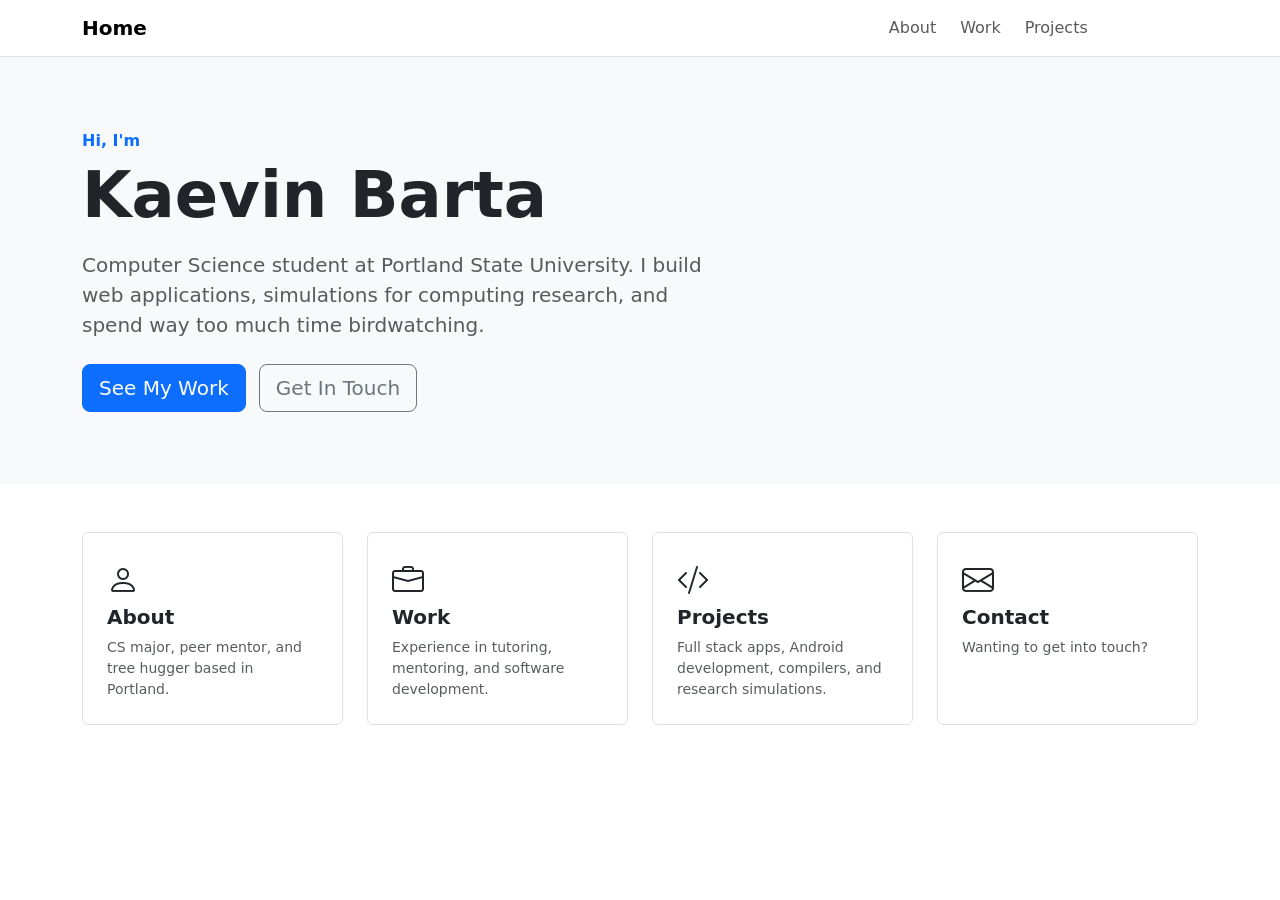
==== index.html @ 53f5bca1 "fixed contact(gave nav bar), and added home page which might still needs tweaks" ====
<!doctype html>
<html lang="en">
  <head>
    <meta charset="UTF-8" />
    <meta name="viewport" content="width=device-width, initial-scale=1.0" />
    <title>Kaevin Barta</title>
    <link
      rel="stylesheet"
      href="https://cdn.jsdelivr.net/npm/bootstrap@5.3.3/dist/css/bootstrap.min.css"
    />
    <!-- bootstrap emjois -->
    <link
      rel="stylesheet"
      href="https://cdn.jsdelivr.net/npm/bootstrap-icons@1.11.3/font/bootstrap-icons.min.css"
    />
    <link rel="stylesheet" href="style.css" />
  </head>
  <body>
    <!-- NAVBAR -->
    <nav
      class="navbar navbar-expand-md navbar-light bg-white border-bottom sticky-top"
    >
      <div class="container">
        <a class="navbar-brand fw-bold" href="index.html">Home</a>

        <!-- hamburger button, shows up on small screens-->
        <button
          class="navbar-toggler"
          type="button"
          data-bs-toggle="collapse"
          data-bs-target="#mainNav"
          aria-controls="mainNav"
          aria-expanded="false"
          aria-label="Toggle navigation"
        >
          <span class="navbar-toggler-icon"></span>
        </button>

        <!-- nav links -->
        <div class="collapse navbar-collapse" id="mainNav">
          <ul class="navbar-nav ms-auto gap-2">
            <li class="nav-item">
              <a class="nav-link" href="about.html">About</a>
            </li>
            <li class="nav-item">
              <a class="nav-link" href="work.html">Work</a>
            </li>
            <li class="nav-item">
              <a class="nav-link" href="projects.html">Projects</a>
            </li>
            <li class="nav-item">
              <a
                class="nav-link btn btn-primary text-white px-3"
                href="contact.html"
                >Contact</a
              >
            </li>
          </ul>
        </div>
      </div>
    </nav>

    <!-- Main banner -->
    <section class="py-5 bg-light">
      <div class="container py-4">
        <div class="row align-items-center">
          <div class="col-md-7">
            <p class="text-primary fw-semibold mb-1">Hi, I'm</p>
            <h1 class="display-3 fw-bold mb-3">Kaevin Barta</h1>
            <p class="lead text-muted mb-4">
              Computer Science student at Portland State University. I build web
              applications, simulations for computing research, and spend way
              too much time birdwatching.
            </p>
            <a href="projects.html" class="btn btn-primary btn-lg me-2"
              >See My Work</a
            >
            <a href="contact.html" class="btn btn-outline-secondary btn-lg"
              >Get In Touch</a
            >
          </div>
        </div>
      </div>
    </section>

    <!-- Navigation menu  -->
    <section class="py-5">
      <div class="container">
        <div class="row g-4">
          <div class="col-sm-6 col-lg-3">
            <a href="about.html" class="text-decoration-none">
              <div class="card h-100 border hover-card">
                <div class="card-body p-4">
                  <i class="bi bi-person fs-2 mb-3"></i>
                  <h2 class="h5 fw-semibold">About</h2>
                  <p class="text-muted small mb-0">
                    CS major, peer mentor, and tree hugger based in Portland.
                  </p>
                </div>
              </div>
            </a>
          </div>

          <div class="col-sm-6 col-lg-3">
            <a href="work.html" class="text-decoration-none">
              <div class="card h-100 border hover-card">
                <div class="card-body p-4">
                  <i class="bi bi-briefcase fs-2 mb-3"></i>
                  <h2 class="h5 fw-semibold">Work</h2>
                  <p class="text-muted small mb-0">
                    Experience in tutoring, mentoring, and software development.
                  </p>
                </div>
              </div>
            </a>
          </div>

          <div class="col-sm-6 col-lg-3">
            <a href="projects.html" class="text-decoration-none">
              <div class="card h-100 border hover-card">
                <div class="card-body p-4">
                  <i class="bi bi-code-slash fs-2 mb-3"></i>
                  <h2 class="h5 fw-semibold">Projects</h2>
                  <p class="text-muted small mb-0">
                    Full stack apps, Android development, compilers, and
                    research simulations.
                  </p>
                </div>
              </div>
            </a>
          </div>

          <div class="col-sm-6 col-lg-3">
            <a href="contact.html" class="text-decoration-none">
              <div class="card h-100 border hover-card">
                <div class="card-body p-4">
                  <i class="bi bi-envelope fs-2 mb-3"></i>
                  <h2 class="h5 fw-semibold">Contact</h2>
                  <p class="text-muted small mb-0">
                    Wanting to get into touch?
                  </p>
                </div>
              </div>
            </a>
          </div>
        </div>
      </div>
    </section>
    <!-- javascript -->
    <script src="https://cdn.jsdelivr.net/npm/bootstrap@5.3.3/dist/js/bootstrap.bundle.min.js"></script>
    <script src="script.js"></script>
  </body>
</html>
---- style.css ----
/* Contact */
form {
  max-width: 400px;
}

/* index */

/* cool hover effect on the nav cards */
.hover-card {
  transition: transform 0.2s, box-shadow 0.2s;
}
 
.hover-card:hover {
  transform: translateY(-4px);
  box-shadow: 0 8px 20px rgba(0, 0, 0, 0.08);
}
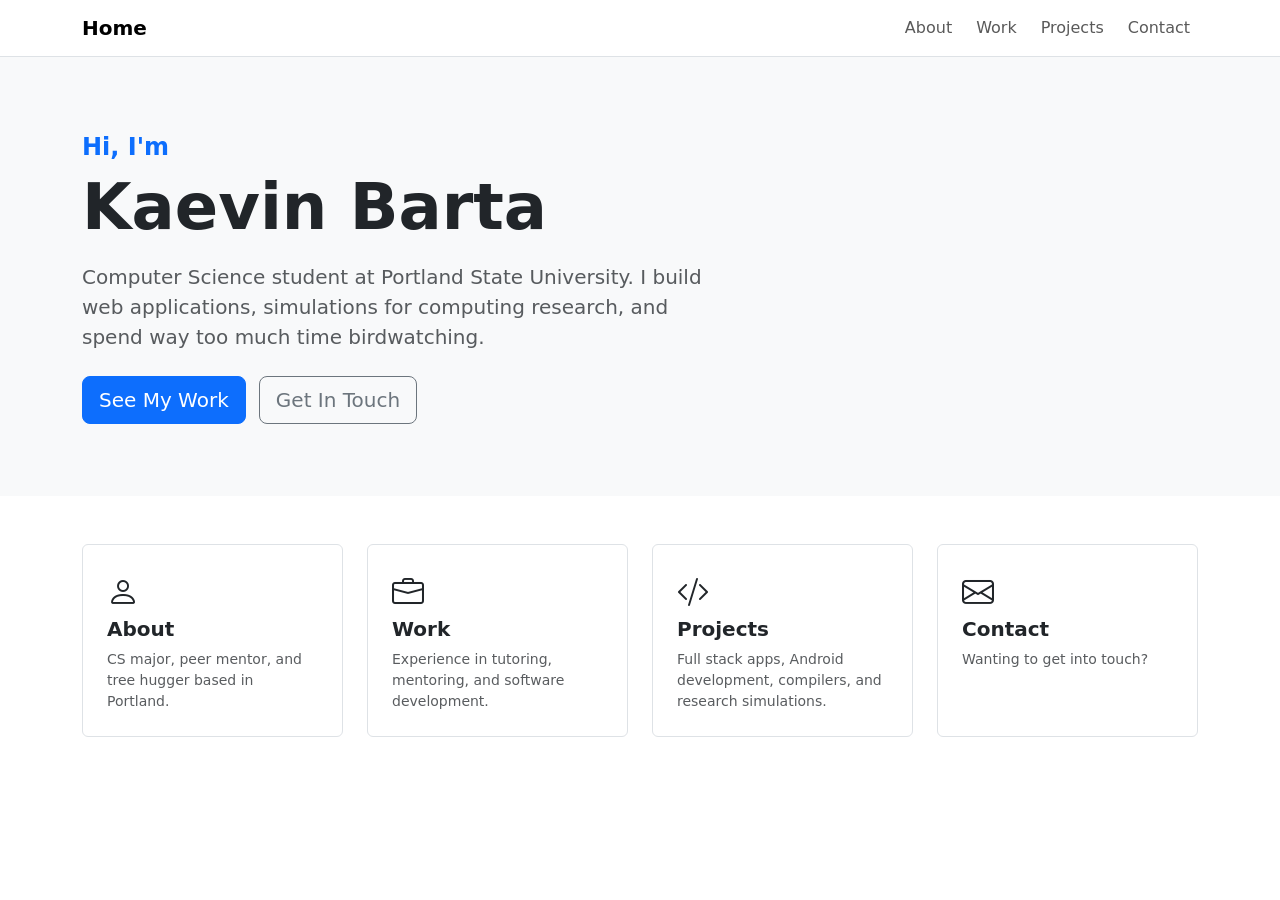
==== commit 9ca056cf: "late push, about page done, projects page done, still need to polish and add features" ====
--- a/index.html
+++ b/index.html
@@ -23,7 +23,7 @@
       <div class="container">
         <a class="navbar-brand fw-bold" href="index.html">Home</a>
 
-        <!-- hamburger button, shows up on small screens-->
+        <!-- hamburger button (shows up on small screens)-->
         <button
           class="navbar-toggler"
           type="button"
@@ -36,7 +36,7 @@
           <span class="navbar-toggler-icon"></span>
         </button>
 
-        <!-- nav links -->
+        <!-- navigation links -->
         <div class="collapse navbar-collapse" id="mainNav">
           <ul class="navbar-nav ms-auto gap-2">
             <li class="nav-item">
@@ -49,23 +49,19 @@
               <a class="nav-link" href="projects.html">Projects</a>
             </li>
             <li class="nav-item">
-              <a
-                class="nav-link btn btn-primary text-white px-3"
-                href="contact.html"
-                >Contact</a
-              >
+              <a class="nav-link" href="contact.html">Contact</a>
             </li>
           </ul>
         </div>
       </div>
     </nav>
 
-    <!-- Main banner -->
+    <!-- Main page banner -->
     <section class="py-5 bg-light">
       <div class="container py-4">
         <div class="row align-items-center">
           <div class="col-md-7">
-            <p class="text-primary fw-semibold mb-1">Hi, I'm</p>
+            <p class="text-primary fw-semibold fs-4 mb-1">Hi, I'm</p>
             <h1 class="display-3 fw-bold mb-3">Kaevin Barta</h1>
             <p class="lead text-muted mb-4">
               Computer Science student at Portland State University. I build web
--- a/style.css
+++ b/style.css
@@ -5,7 +5,7 @@
 
 /* index */
 
-/* cool hover effect on the nav cards */
+/* cool hover effects on the nav cards */
 .hover-card {
   transition: transform 0.2s, box-shadow 0.2s;
 }
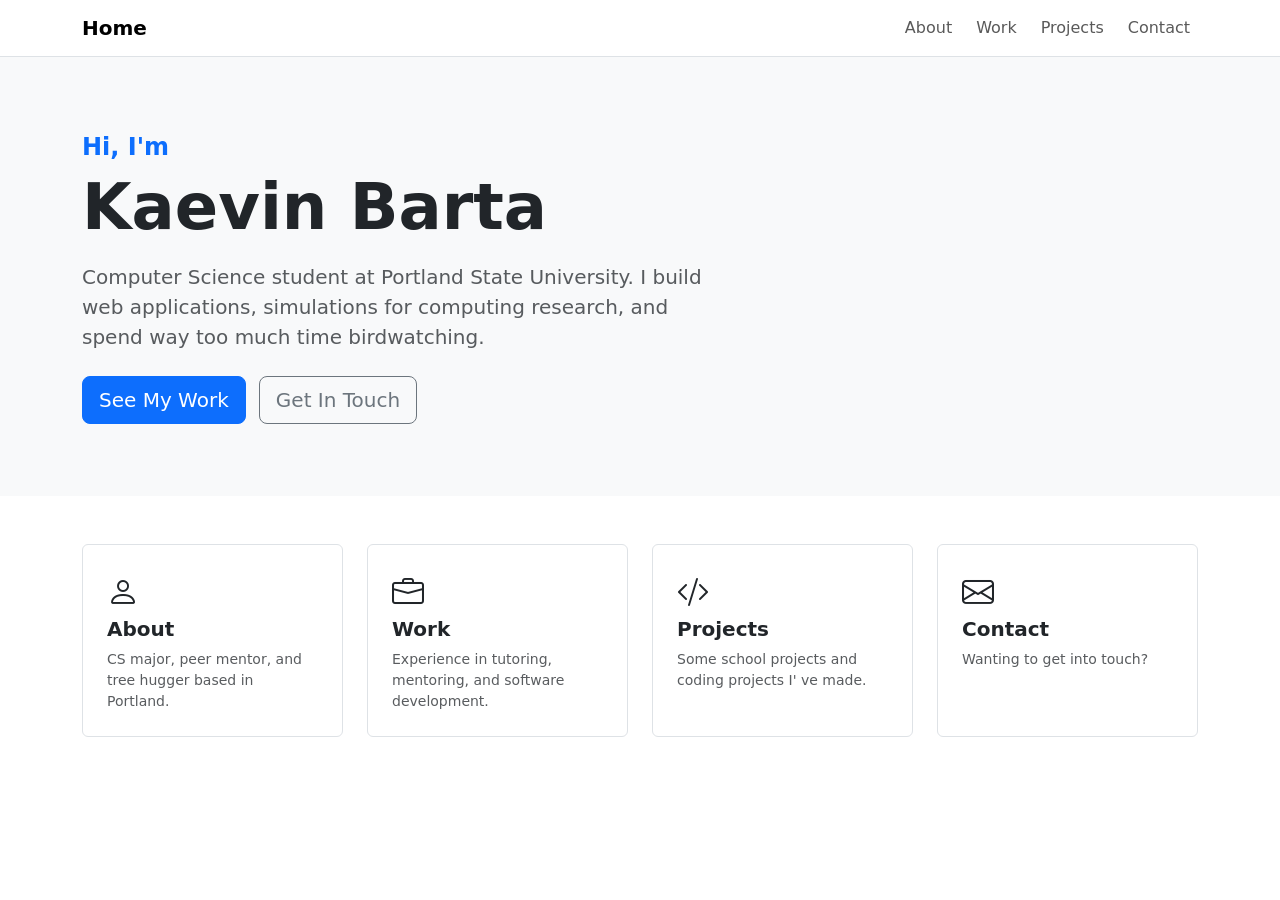
==== commit 69a1d2aa: "helpful stuff for my recording" ====
--- a/index.html
+++ b/index.html
@@ -8,7 +8,7 @@
       rel="stylesheet"
       href="https://cdn.jsdelivr.net/npm/bootstrap@5.3.3/dist/css/bootstrap.min.css"
     />
-    <!-- bootstrap emjois -->
+    <!-- bootstrap icons -->
     <link
       rel="stylesheet"
       href="https://cdn.jsdelivr.net/npm/bootstrap-icons@1.11.3/font/bootstrap-icons.min.css"
@@ -16,7 +16,7 @@
     <link rel="stylesheet" href="style.css" />
   </head>
   <body>
-    <!-- NAVBAR -->
+    <!-- top nav -->
     <nav
       class="navbar navbar-expand-md navbar-light bg-white border-bottom sticky-top"
     >
@@ -36,7 +36,7 @@
           <span class="navbar-toggler-icon"></span>
         </button>
 
-        <!-- navigation links -->
+        <!-- page links -->
         <div class="collapse navbar-collapse" id="mainNav">
           <ul class="navbar-nav ms-auto gap-2">
             <li class="nav-item">
@@ -56,7 +56,7 @@
       </div>
     </nav>
 
-    <!-- Main page banner -->
+    <!-- main intro section -->
     <section class="py-5 bg-light">
       <div class="container py-4">
         <div class="row align-items-center">
@@ -118,8 +118,7 @@
                   <i class="bi bi-code-slash fs-2 mb-3"></i>
                   <h2 class="h5 fw-semibold">Projects</h2>
                   <p class="text-muted small mb-0">
-                    Full stack apps, Android development, compilers, and
-                    research simulations.
+                    Some school projects and coding projects I' ve made.
                   </p>
                 </div>
               </div>
--- a/style.css
+++ b/style.css
@@ -7,7 +7,7 @@
 
 /* cool hover effects on the nav cards */
 .hover-card {
-  transition: transform 0.2s, box-shadow 0.2s;
+  transition: transform 0.3s, box-shadow 0.2s;
 }
  
 .hover-card:hover {
